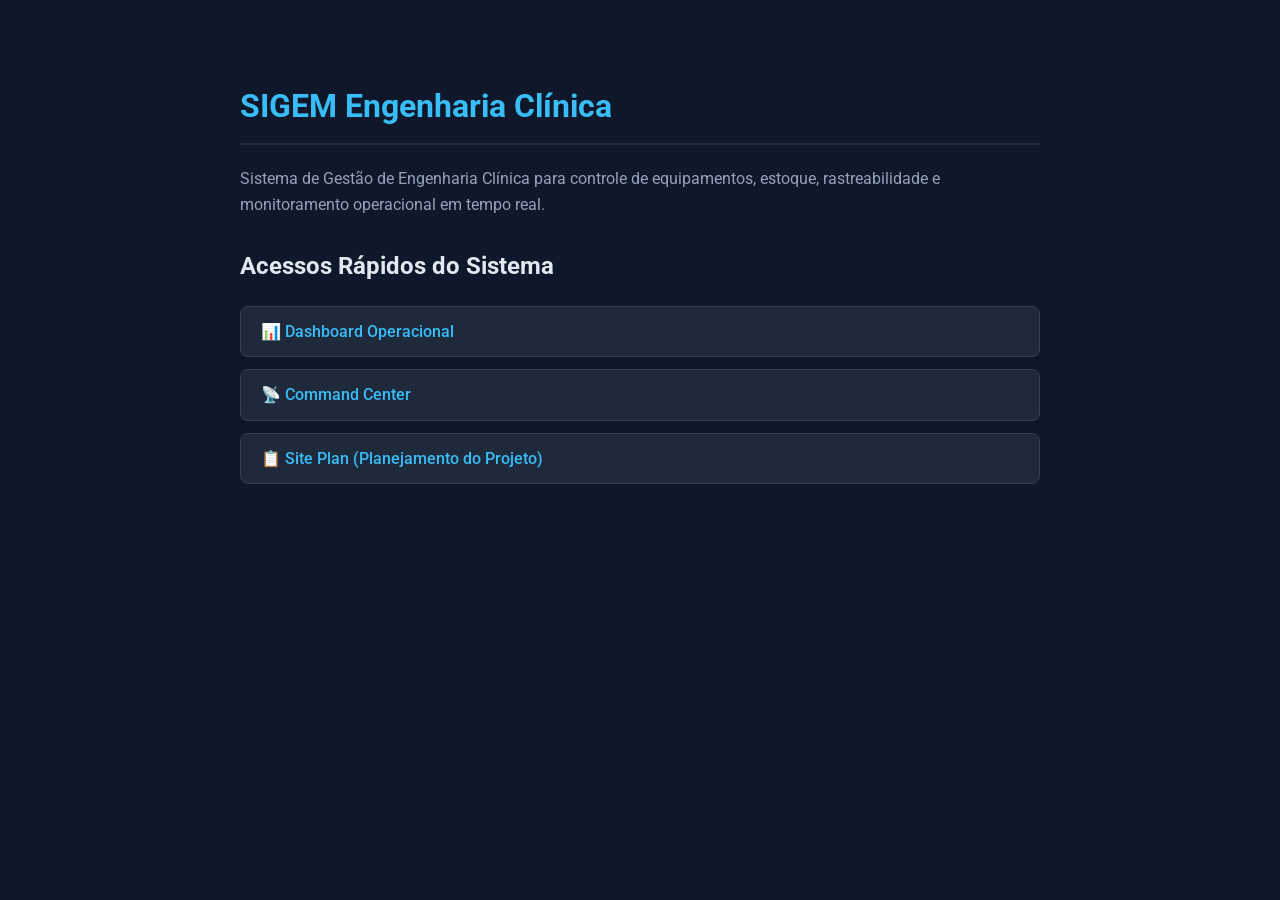
==== index.html @ 3d61fae0 "Organiza portal SIGEM" ====
<!DOCTYPE html>
<html lang="pt-BR">
<head>
    <meta charset="UTF-8">
    <meta name="viewport" content="width=device-width, initial-scale=1.0">
    
    <title>SIGEM Engenharia Clínica - Portal</title>
    
    <meta name="description" content="SIGEM Engenharia Clínica - Sistema de Gestão de Engenharia Clínica para monitoramento, rastreabilidade e controle de equipamentos hospitalares.">
    <meta name="author" content="Danilo Rafael da Silva Costa">
    
    <!-- Open Graph / Redes Sociais -->
    <meta property="og:title" content="SIGEM Engenharia Clínica">
    <meta property="og:site_name" content="SIGEM Engenharia Clínica">
    <meta property="og:type" content="website">
    <meta property="og:url" content="https://danilocosta2223-boop.github.io/wdd231/SIGEM-Engenharia-Clinica/">
    <meta property="og:description" content="Sistema de Gestão de Engenharia Clínica para monitoramento, rastreabilidade e controle de equipamentos hospitalares.">
    <meta property="og:image" content="https://danilocosta2223-boop.github.io/wdd231/SIGEM-Engenharia-Clinica/imagens/banner-hospital.jpg">
    <meta property="og:locale" content="pt_BR">
    
    <!-- Favicon (Descomente se houver o arquivo favicon.ico dentro da pasta imagens) -->
    <!-- <link rel="icon" href="imagens/favicon.ico" type="image/x-icon"> -->

    <!-- Fonte Roboto do Google Fonts -->
    <link rel="preconnect" href="https://fonts.googleapis.com">
    <link rel="preconnect" href="https://fonts.gstatic.com" crossorigin>
    <link href="https://fonts.googleapis.com/css2?family=Roboto:wght@400;500;700&display=swap" rel="stylesheet">

    <style>
        body {
            font-family: 'Roboto', Arial, sans-serif;
            max-width: 800px;
            margin: 40px auto;
            padding: 20px;
            background-color: #0f172a;
            color: #f8fafc;
            line-height: 1.6;
        }
        h1 {
            color: #38bdf8;
            border-bottom: 2px solid #1e293b;
            padding-bottom: 10px;
        }
        p {
            color: #94a3b8;
        }
        h2 {
            color: #e2e8f0;
            margin-top: 30px;
        }
        ul {
            list-style: none;
            padding: 0;
        }
        li {
            margin-bottom: 12px;
        }
        a {
            display: inline-block;
            background-color: #1e293b;
            color: #38bdf8;
            padding: 12px 20px;
            text-decoration: none;
            border-radius: 8px;
            border: 1px solid #334155;
            font-weight: 500;
            transition: all 0.2s ease-in-out;
            width: 100%;
            box-sizing: border-box;
        }
        a:hover {
            background-color: #334155;
            color: #7dd3fc;
            border-color: #38bdf8;
        }
    </style>
</head>
<body>
    
    <h1>SIGEM Engenharia Clínica</h1>
    
    <p>
        Sistema de Gestão de Engenharia Clínica para controle de equipamentos, estoque, rastreabilidade e monitoramento operacional em tempo real.
    </p>
    
    <h2>Acessos Rápidos do Sistema</h2>
    
    <ul>
        <li><a href="paginas/dashboard.html">📊 Dashboard Operacional</a></li>
        <li><a href="paginas/command.html">📡 Command Center</a></li>
        <li><a href="paginas/site-plan.html">📋 Site Plan (Planejamento do Projeto)</a></li>
    </ul>
    
</body>
</html>
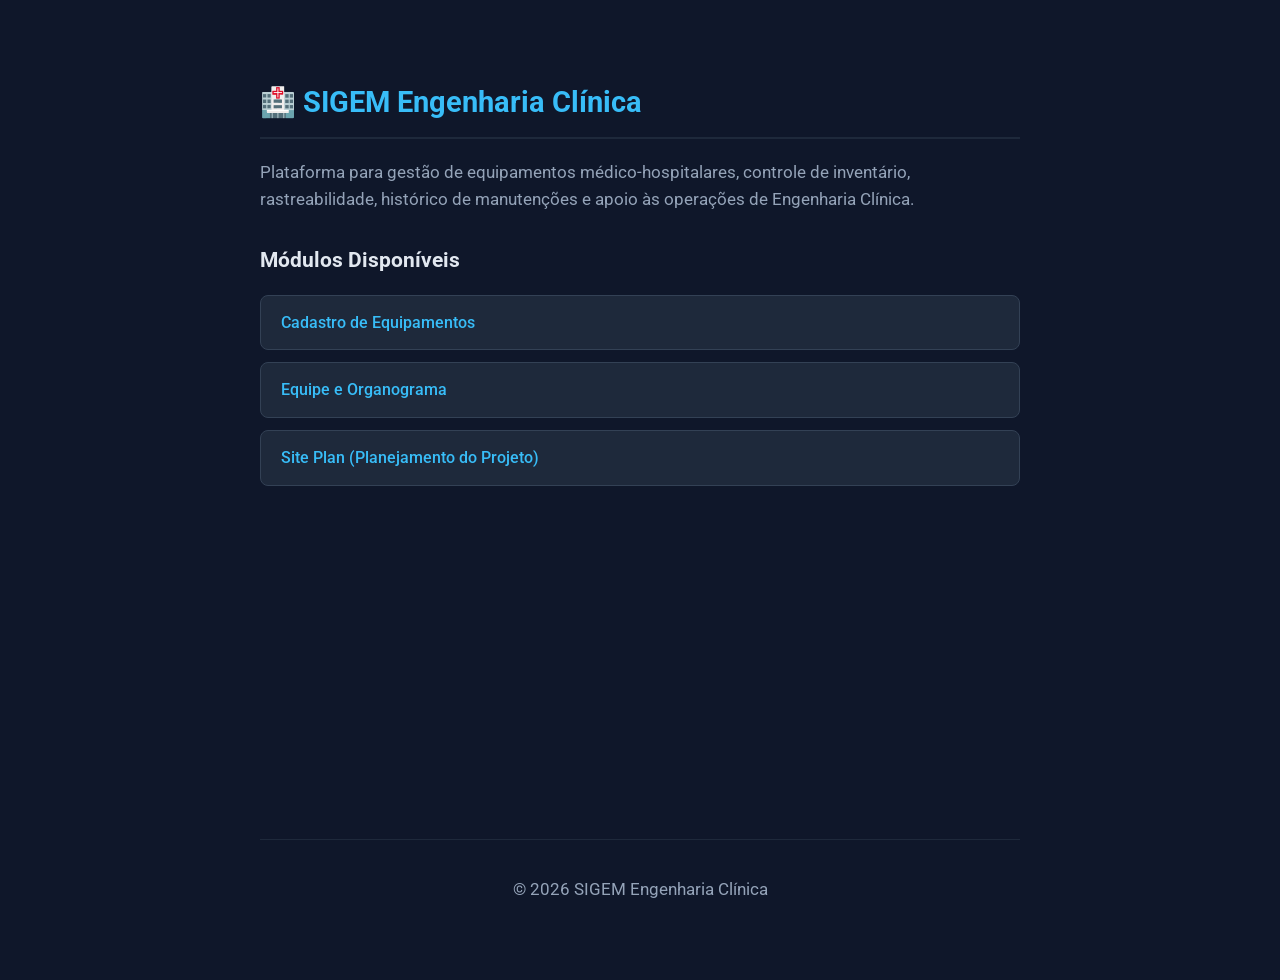
==== commit bb5c6c54: "Atualiza pagina inicial do portal" ====
--- a/index.html
+++ b/index.html
@@ -18,10 +18,7 @@
     <meta property="og:image" content="https://danilocosta2223-boop.github.io/wdd231/SIGEM-Engenharia-Clinica/imagens/banner-hospital.jpg">
     <meta property="og:locale" content="pt_BR">
     
-    <!-- Favicon (Descomente se houver o arquivo favicon.ico dentro da pasta imagens) -->
-    <!-- <link rel="icon" href="imagens/favicon.ico" type="image/x-icon"> -->
-
-    <!-- Fonte Roboto do Google Fonts -->
+    <!-- Google Fonts -->
     <link rel="preconnect" href="https://fonts.googleapis.com">
     <link rel="preconnect" href="https://fonts.gstatic.com" crossorigin>
     <link href="https://fonts.googleapis.com/css2?family=Roboto:wght@400;500;700&display=swap" rel="stylesheet">
@@ -35,22 +32,34 @@
             background-color: #0f172a;
             color: #f8fafc;
             line-height: 1.6;
+            min-height: 100vh;
+            display: flex;
+            flex-direction: column;
+            justify-content: space-between;
+            box-sizing: border-box;
+        }
+        .content-wrap {
+            width: 100%;
         }
         h1 {
             color: #38bdf8;
             border-bottom: 2px solid #1e293b;
-            padding-bottom: 10px;
+            padding-bottom: 12px;
+            font-size: 1.8rem;
         }
         p {
             color: #94a3b8;
+            font-size: 1.05rem;
         }
         h2 {
             color: #e2e8f0;
-            margin-top: 30px;
+            margin-top: 32px;
+            font-size: 1.3rem;
         }
         ul {
             list-style: none;
             padding: 0;
+            margin-top: 16px;
         }
         li {
             margin-bottom: 12px;
@@ -59,7 +68,7 @@
             display: inline-block;
             background-color: #1e293b;
             color: #38bdf8;
-            padding: 12px 20px;
+            padding: 14px 20px;
             text-decoration: none;
             border-radius: 8px;
             border: 1px solid #334155;
@@ -72,24 +81,45 @@
             background-color: #334155;
             color: #7dd3fc;
             border-color: #38bdf8;
+            transform: translateY(-1px);
+        }
+        footer {
+            margin-top: 40px;
+            text-align: center;
+            color: #94a3b8;
+            font-size: 0.9rem;
+            border-top: 1px solid #1e293b;
+            padding-top: 20px;
         }
     </style>
 </head>
 <body>
     
-    <h1>SIGEM Engenharia Clínica</h1>
-    
-    <p>
-        Sistema de Gestão de Engenharia Clínica para controle de equipamentos, estoque, rastreabilidade e monitoramento operacional em tempo real.
-    </p>
-    
-    <h2>Acessos Rápidos do Sistema</h2>
-    
-    <ul>
-        <li><a href="paginas/dashboard.html">📊 Dashboard Operacional</a></li>
-        <li><a href="paginas/command.html">📡 Command Center</a></li>
-        <li><a href="paginas/site-plan.html">📋 Site Plan (Planejamento do Projeto)</a></li>
-    </ul>
-    
+    <div class="content-wrap">
+        <h1>🏥 SIGEM Engenharia Clínica</h1>
+        
+        <p>
+            Plataforma para gestão de equipamentos médico-hospitalares, controle de inventário, rastreabilidade, histórico de manutenções e apoio às operações de Engenharia Clínica.
+        </p>
+        
+        <h2>Módulos Disponíveis</h2>
+        
+        <ul>
+            <li>
+                <a href="paginas/cadastro-equipamentos/index.html">Cadastro de Equipamentos</a>
+            </li>
+            <li>
+                <a href="paginas/equipe/organograma.html">Equipe e Organograma</a>
+            </li>
+            <li>
+                <a href="paginas/site-plan.html">Site Plan (Planejamento do Projeto)</a>
+            </li>
+        </ul>
+    </div>
+
+    <footer>
+        <p>© 2026 SIGEM Engenharia Clínica</p>
+    </footer>
+
 </body>
 </html>
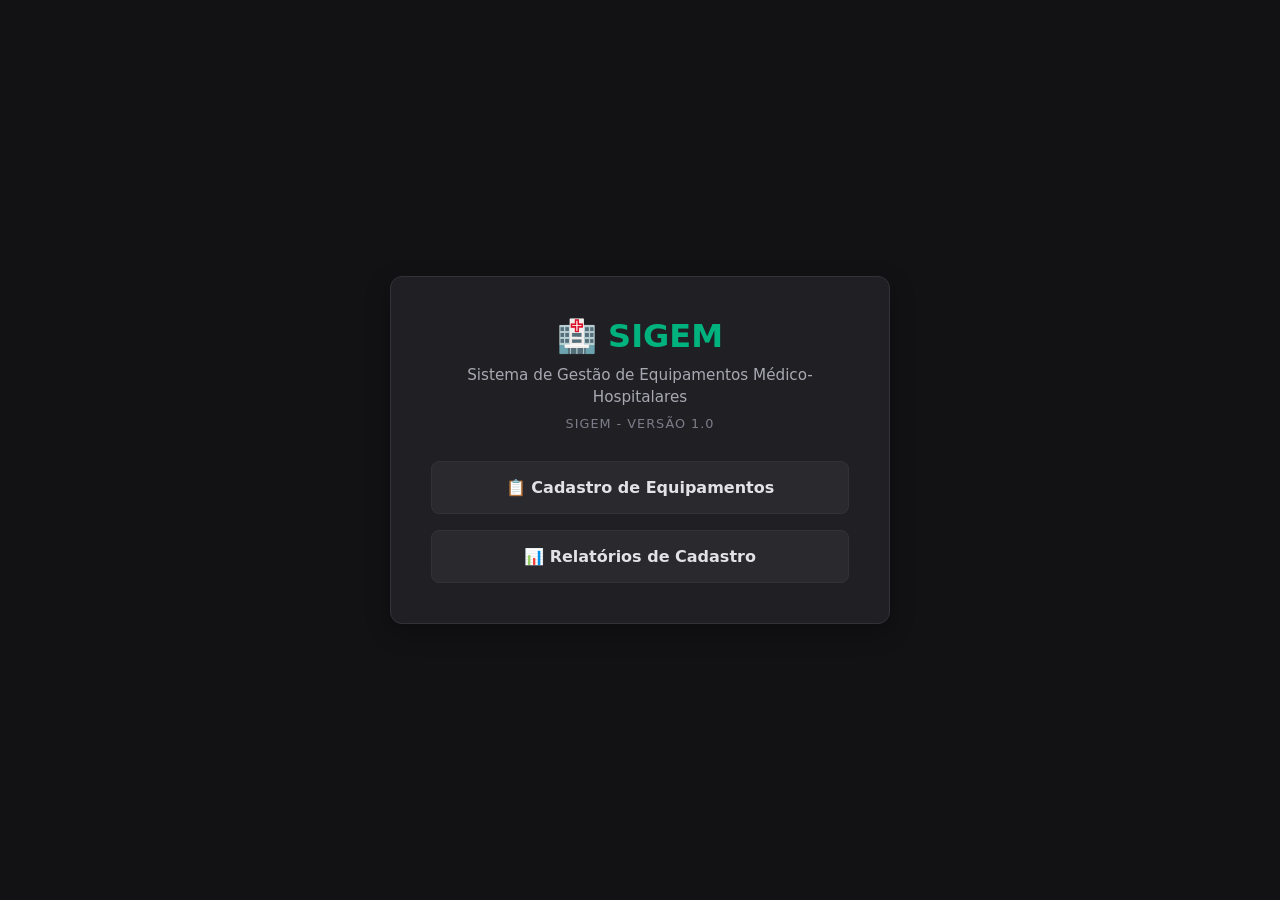
==== commit 84a6a963: "Versão inicial do SIGEM" ====
--- a/index.html
+++ b/index.html
@@ -3,123 +3,28 @@
 <head>
     <meta charset="UTF-8">
     <meta name="viewport" content="width=device-width, initial-scale=1.0">
+    <title>SIGEM - Sistema de Gestão de Equipamentos</title>
     
-    <title>SIGEM Engenharia Clínica - Portal</title>
-    
-    <meta name="description" content="SIGEM Engenharia Clínica - Sistema de Gestão de Engenharia Clínica para monitoramento, rastreabilidade e controle de equipamentos hospitalares.">
-    <meta name="author" content="Danilo Rafael da Silva Costa">
-    
-    <!-- Open Graph / Redes Sociais -->
-    <meta property="og:title" content="SIGEM Engenharia Clínica">
-    <meta property="og:site_name" content="SIGEM Engenharia Clínica">
-    <meta property="og:type" content="website">
-    <meta property="og:url" content="https://danilocosta2223-boop.github.io/wdd231/SIGEM-Engenharia-Clinica/">
-    <meta property="og:description" content="Sistema de Gestão de Engenharia Clínica para monitoramento, rastreabilidade e controle de equipamentos hospitalares.">
-    <meta property="og:image" content="https://danilocosta2223-boop.github.io/wdd231/SIGEM-Engenharia-Clinica/imagens/banner-hospital.jpg">
-    <meta property="og:locale" content="pt_BR">
-    
-    <!-- Google Fonts -->
-    <link rel="preconnect" href="https://fonts.googleapis.com">
-    <link rel="preconnect" href="https://fonts.gstatic.com" crossorigin>
-    <link href="https://fonts.googleapis.com/css2?family=Roboto:wght@400;500;700&display=swap" rel="stylesheet">
-
-    <style>
-        body {
-            font-family: 'Roboto', Arial, sans-serif;
-            max-width: 800px;
-            margin: 40px auto;
-            padding: 20px;
-            background-color: #0f172a;
-            color: #f8fafc;
-            line-height: 1.6;
-            min-height: 100vh;
-            display: flex;
-            flex-direction: column;
-            justify-content: space-between;
-            box-sizing: border-box;
-        }
-        .content-wrap {
-            width: 100%;
-        }
-        h1 {
-            color: #38bdf8;
-            border-bottom: 2px solid #1e293b;
-            padding-bottom: 12px;
-            font-size: 1.8rem;
-        }
-        p {
-            color: #94a3b8;
-            font-size: 1.05rem;
-        }
-        h2 {
-            color: #e2e8f0;
-            margin-top: 32px;
-            font-size: 1.3rem;
-        }
-        ul {
-            list-style: none;
-            padding: 0;
-            margin-top: 16px;
-        }
-        li {
-            margin-bottom: 12px;
-        }
-        a {
-            display: inline-block;
-            background-color: #1e293b;
-            color: #38bdf8;
-            padding: 14px 20px;
-            text-decoration: none;
-            border-radius: 8px;
-            border: 1px solid #334155;
-            font-weight: 500;
-            transition: all 0.2s ease-in-out;
-            width: 100%;
-            box-sizing: border-box;
-        }
-        a:hover {
-            background-color: #334155;
-            color: #7dd3fc;
-            border-color: #38bdf8;
-            transform: translateY(-1px);
-        }
-        footer {
-            margin-top: 40px;
-            text-align: center;
-            color: #94a3b8;
-            font-size: 0.9rem;
-            border-top: 1px solid #1e293b;
-            padding-top: 20px;
-        }
-    </style>
+    <!-- Link para a folha de estilos externa da Home -->
+    <link rel="stylesheet" href="styles/home.css">
 </head>
 <body>
-    
-    <div class="content-wrap">
-        <h1>🏥 SIGEM Engenharia Clínica</h1>
+
+    <main class="container">
+        <h1>🏥 SIGEM</h1>
+        <p>Sistema de Gestão de Equipamentos Médico-Hospitalares</p>
+        <div class="versao">SIGEM - Versão 1.0</div>
         
-        <p>
-            Plataforma para gestão de equipamentos médico-hospitalares, controle de inventário, rastreabilidade, histórico de manutenções e apoio às operações de Engenharia Clínica.
-        </p>
-        
-        <h2>Módulos Disponíveis</h2>
-        
-        <ul>
-            <li>
-                <a href="paginas/cadastro-equipamentos/index.html">Cadastro de Equipamentos</a>
-            </li>
-            <li>
-                <a href="paginas/equipe/organograma.html">Equipe e Organograma</a>
-            </li>
-            <li>
-                <a href="paginas/site-plan.html">Site Plan (Planejamento do Projeto)</a>
-            </li>
-        </ul>
-    </div>
-
-    <footer>
-        <p>© 2026 SIGEM Engenharia Clínica</p>
-    </footer>
+        <nav>
+            <a href="paginas/cadastro-equipamentos/cadastro.html" class="menu-link">
+                📋 Cadastro de Equipamentos
+            </a>
+            
+            <a href="paginas/cadastro-equipamentos/relatorios.html" class="menu-link">
+                📊 Relatórios de Cadastro
+            </a>
+        </nav>
+    </main>
 
 </body>
 </html>
--- a/styles/home.css
+++ b/styles/home.css
@@ -0,0 +1,82 @@
+/* ===================================================== */
+/* SIGEM - Home CSS (Estilos da Página Inicial / Raiz)   */
+/* ===================================================== */
+
+* {
+    box-sizing: border-box;
+    margin: 0;
+    padding: 0;
+}
+
+body {
+    background-color: #121214;
+    color: #e1e1e6;
+    font-family: system-ui, -apple-system, BlinkMacSystemFont, "Segoe UI", Roboto, sans-serif;
+    display: flex;
+    justify-content: center;
+    align-items: center;
+    min-height: 100vh;
+    padding: 20px;
+    -webkit-font-smoothing: antialiased;
+}
+
+.container {
+    background-color: #202024;
+    border: 1px solid #323238;
+    border-radius: 12px;
+    padding: 40px;
+    width: 100%;
+    max-width: 500px;
+    text-align: center;
+    box-shadow: 0 8px 24px rgba(0, 0, 0, 0.3);
+}
+
+h1 {
+    font-size: 2rem;
+    margin-bottom: 10px;
+    color: #00b37e;
+    font-weight: 600;
+}
+
+p {
+    color: #a8a8b3;
+    margin-bottom: 8px;
+    font-size: 0.95rem;
+    line-height: 1.4;
+}
+
+.versao {
+    font-size: 0.8rem;
+    color: #7c7c8a;
+    margin-bottom: 30px;
+    text-transform: uppercase;
+    letter-spacing: 1px;
+}
+
+nav {
+    display: flex;
+    flex-direction: column;
+    gap: 16px;
+}
+
+.menu-link {
+    background-color: #29292e;
+    color: #e1e1e6;
+    text-decoration: none;
+    padding: 16px;
+    border-radius: 8px;
+    font-weight: 600;
+    border: 1px solid #323238;
+    transition: all 0.2s ease;
+    display: flex;
+    align-items: center;
+    justify-content: center;
+    gap: 10px;
+    min-height: 48px;
+}
+
+.menu-link:hover {
+    background-color: #323238;
+    border-color: #00b37e;
+    transform: translateY(-2px);
+}
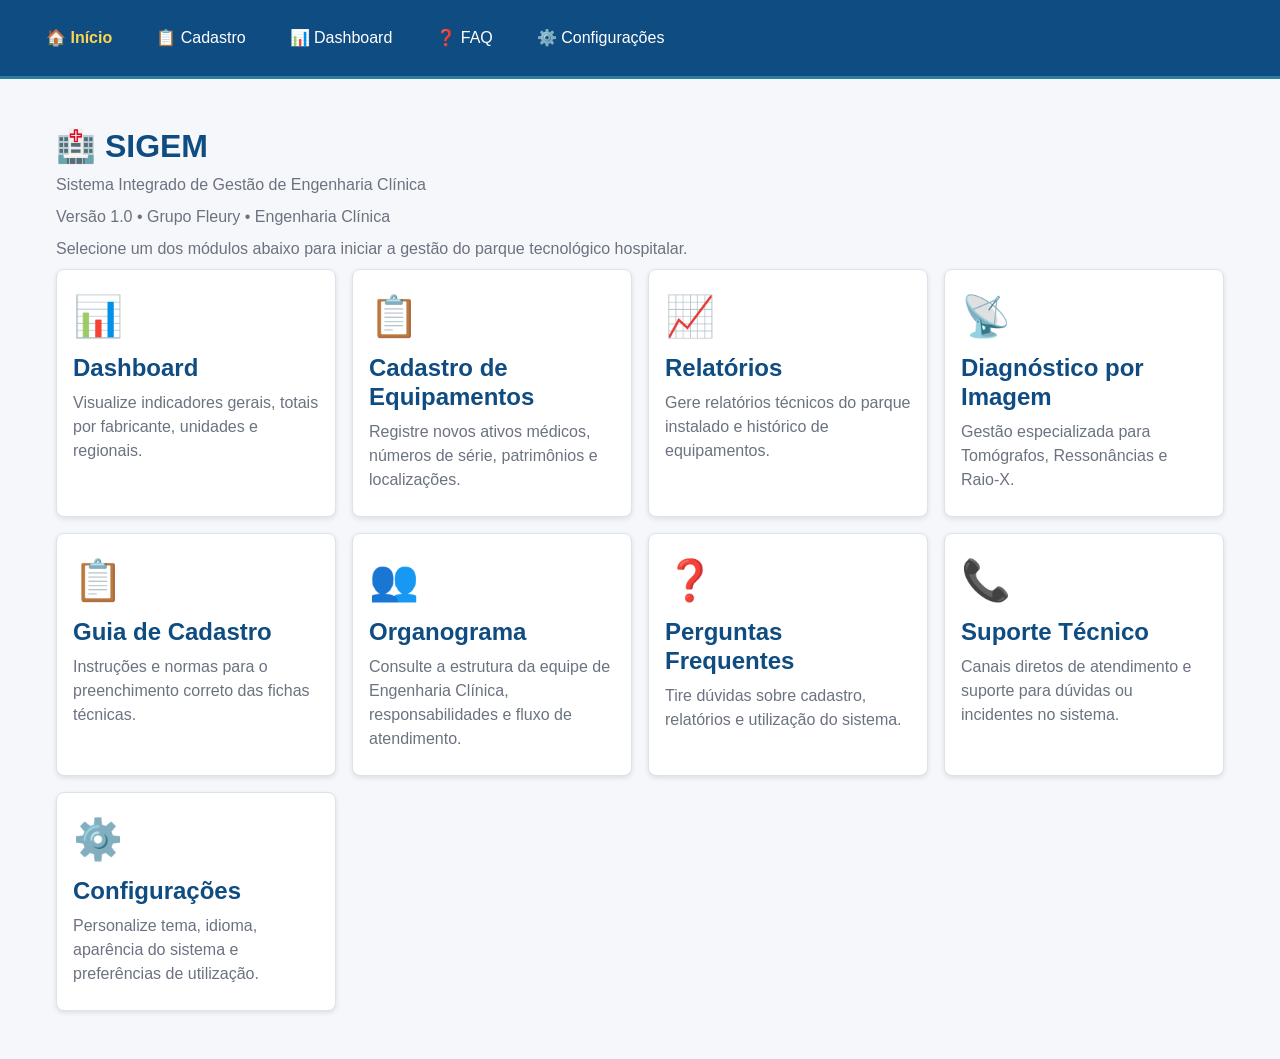
==== commit 48c7a8d4: "Adiciona central de ajuda, configuracoes e estrutura global do SIGEM" ====
--- a/index.html
+++ b/index.html
@@ -3,28 +3,96 @@
 <head>
     <meta charset="UTF-8">
     <meta name="viewport" content="width=device-width, initial-scale=1.0">
-    <title>SIGEM - Sistema de Gestão de Equipamentos</title>
+    <title>SIGEM - Gestão de Engenharia Clínica</title>
     
-    <!-- Link para a folha de estilos externa da Home -->
-    <link rel="stylesheet" href="styles/home.css">
+    <!-- CSS na Raiz -->
+    <link rel="stylesheet" href="styles/normalize.css">
+    <link rel="stylesheet" href="styles/global.css">
+    <link rel="stylesheet" href="styles/botoes.css">
+    <link rel="stylesheet" href="styles/header.css">
+    <link rel="stylesheet" href="styles/responsive.css">
+    <link id="tema-css" rel="stylesheet" href="styles/claro.css">
 </head>
 <body>
 
-    <main class="container">
-        <h1>🏥 SIGEM</h1>
-        <p>Sistema de Gestão de Equipamentos Médico-Hospitalares</p>
-        <div class="versao">SIGEM - Versão 1.0</div>
-        
-        <nav>
-            <a href="paginas/cadastro-equipamentos/cadastro.html" class="menu-link">
-                📋 Cadastro de Equipamentos
+    <!-- Menu na Raiz -->
+    <nav class="menu-navegacao">
+        <a href="index.html" class="active">🏠 Início</a>
+        <a href="paginas/cadastro-equipamentos/cadastro.html">📋 Cadastro</a>
+        <a href="paginas/cadastro-equipamentos/dashboard.html">📊 Dashboard</a>
+        <a href="paginas/faq/faq.html">❓ FAQ</a>
+        <a href="configuracoes.html">⚙️ Configurações</a>
+    </nav>
+
+    <div class="container">
+        <section class="hero">
+            <h1>🏥 SIGEM</h1>
+            <p class="subtitulo">Sistema Integrado de Gestão de Engenharia Clínica</p>
+            <p class="versao-tag">Versão 1.0 • Grupo Fleury • Engenharia Clínica</p>
+            <p>Selecione um dos módulos abaixo para iniciar a gestão do parque tecnológico hospitalar.</p>
+        </section>
+
+        <div class="grid-atalhos">
+            <a href="paginas/cadastro-equipamentos/dashboard.html" class="card-atalho">
+                <span class="icone">📊</span>
+                <h3>Dashboard</h3>
+                <p>Visualize indicadores gerais, totais por fabricante, unidades e regionais.</p>
             </a>
-            
-            <a href="paginas/cadastro-equipamentos/relatorios.html" class="menu-link">
-                📊 Relatórios de Cadastro
+
+            <a href="paginas/cadastro-equipamentos/cadastro.html" class="card-atalho">
+                <span class="icone">📋</span>
+                <h3>Cadastro de Equipamentos</h3>
+                <p>Registre novos ativos médicos, números de série, patrimônios e localizações.</p>
             </a>
-        </nav>
-    </main>
+
+            <a href="paginas/cadastro-equipamentos/relatorios.html" class="card-atalho">
+                <span class="icone">📈</span>
+                <h3>Relatórios</h3>
+                <p>Gere relatórios técnicos do parque instalado e histórico de equipamentos.</p>
+            </a>
+
+            <a href="paginas/diagnostico-imagem/diagnostico-imagem.html" class="card-atalho">
+                <span class="icone">📡</span>
+                <h3>Diagnóstico por Imagem</h3>
+                <p>Gestão especializada para Tomógrafos, Ressonâncias e Raio-X.</p>
+            </a>
+
+            <a href="paginas/como-cadastrar/como-cadastrar.html" class="card-atalho">
+                <span class="icone">📋</span>
+                <h3>Guia de Cadastro</h3>
+                <p>Instruções e normas para o preenchimento correto das fichas técnicas.</p>
+            </a>
+
+            <a href="paginas/organograma/organograma.html" class="card-atalho">
+                <span class="icone">👥</span>
+                <h3>Organograma</h3>
+                <p>Consulte a estrutura da equipe de Engenharia Clínica, responsabilidades e fluxo de atendimento.</p>
+            </a>
+
+            <a href="paginas/faq/faq.html" class="card-atalho">
+                <span class="icone">❓</span>
+                <h3>Perguntas Frequentes</h3>
+                <p>Tire dúvidas sobre cadastro, relatórios e utilização do sistema.</p>
+            </a>
+
+            <a href="paginas/suporte/suporte.html" class="card-atalho">
+                <span class="icone">📞</span>
+                <h3>Suporte Técnico</h3>
+                <p>Canais diretos de atendimento e suporte para dúvidas ou incidentes no sistema.</p>
+            </a>
+
+            <a href="configuracoes.html" class="card-atalho">
+                <span class="icone">⚙️</span>
+                <h3>Configurações</h3>
+                <p>Personalize tema, idioma, aparência do sistema e preferências de utilização.</p>
+            </a>
+        </div>
+    </div>
+
+    <!-- Scripts na Raiz -->
+    <script src="scripts/configuracoes-globais.js"></script>
+    <script src="scripts/temas.js"></script>
+    <script src="scripts/idiomas.js"></script>
 
 </body>
 </html>
--- a/styles/global.css
+++ b/styles/global.css
@@ -0,0 +1,218 @@
+/* ==========================================
+   SIGEM - ESTILO GLOBAL
+   ========================================== */
+
+/* 1. VARIÁVEIS DE TEMA (LIGHT MODE - PADRÃO) */
+:root {
+    --primary-color: #1d8cf8;
+    --primary-hover: #1770d2;
+    --bg-page: #f4f7fb;
+    --bg-card: #ffffff;
+    --text-primary: #1f2937;
+    --text-secondary: #6b7280;
+    --border-color: #dbe3ec;
+    --success-bg: #d1e7dd;
+    --success-text: #0f5132;
+}
+
+/* 2. TEMA ESCURO (DARK MODE) */
+body.dark-mode {
+    --bg-page: #111827;
+    --bg-card: #1f2937;
+    --text-primary: #f9fafb;
+    --text-secondary: #cbd5e1;
+    --border-color: #374151;
+}
+
+/* 3. RESET UNIVERSAL */
+*,
+*::before,
+*::after {
+    margin: 0;
+    padding: 0;
+    box-sizing: border-box;
+}
+
+/* 4. BASE DA PÁGINA */
+body {
+    background: var(--bg-page);
+    color: var(--text-primary);
+    font-family: "Segoe UI", Arial, sans-serif;
+    min-height: 100vh;
+    line-height: 1.5;
+    transition: background-color 0.3s ease, color 0.3s ease;
+}
+
+/* 5. NAVEGAÇÃO */
+.menu-navegacao {
+    background: #0f172a;
+    padding: 15px 25px;
+    display: flex;
+    gap: 12px;
+    flex-wrap: wrap;
+    border-bottom: 3px solid var(--primary-color);
+}
+
+.menu-navegacao a {
+    color: #ffffff;
+    text-decoration: none;
+    padding: 10px 14px;
+    border-radius: 6px;
+    transition: background-color 0.2s ease, color 0.2s ease;
+}
+
+.menu-navegacao a:hover {
+    background: rgba(255, 255, 255, 0.12);
+}
+
+.menu-navegacao a.active {
+    background: var(--primary-color);
+    color: #ffffff;
+    font-weight: 600;
+}
+
+/* 6. LAYOUT & CONTAINERS */
+.container {
+    max-width: 1200px;
+    margin: 30px auto;
+    padding: 25px;
+    width: 100%;
+}
+
+/* 7. TIPOGRAFIA BASE */
+h1 {
+    color: var(--primary-color);
+    margin-bottom: 10px;
+}
+
+p {
+    color: var(--text-secondary);
+}
+
+/* 8. FORMULÁRIOS & INPUTS */
+.form-group {
+    background: var(--bg-card);
+    padding: 20px;
+    border-radius: 10px;
+    border: 1px solid var(--border-color);
+    margin-bottom: 20px;
+    box-shadow: 0 2px 8px rgba(0, 0, 0, 0.05);
+}
+
+.form-group label {
+    display: block;
+    font-weight: 600;
+    margin-bottom: 8px;
+}
+
+input[type="text"],
+input[type="url"],
+select {
+    width: 100%;
+    padding: 12px;
+    background: var(--bg-card);
+    color: var(--text-primary);
+    border: 1px solid var(--border-color);
+    border-radius: 6px;
+    font-size: 14px;
+}
+
+select:focus,
+input:focus {
+    outline: none;
+    border-color: var(--primary-color);
+    box-shadow: 0 0 8px rgba(29, 140, 248, 0.2);
+}
+
+/* Radios e Checkboxes */
+.options-group {
+    display: flex;
+    flex-wrap: wrap;
+    gap: 15px;
+}
+
+.radio-option {
+    display: flex;
+    align-items: center;
+    gap: 6px;
+}
+
+input[type="checkbox"] {
+    margin-right: 8px;
+}
+
+/* Botões */
+#btnSalvar {
+    background: var(--primary-color);
+    color: #ffffff;
+    border: none;
+    padding: 14px 24px;
+    border-radius: 8px;
+    cursor: pointer;
+    font-size: 15px;
+    font-weight: 600;
+    transition: transform 0.2s ease, background-color 0.2s ease;
+}
+
+#btnSalvar:hover {
+    background: var(--primary-hover);
+    transform: translateY(-2px);
+}
+
+/* Mensagens de Feedback */
+#msgSucesso {
+    margin-top: 15px;
+    background: var(--success-bg);
+    color: var(--success-text);
+    padding: 14px;
+    border-radius: 6px;
+}
+
+/* 9. CARDS E GRID DA HOME */
+.grid-atalhos {
+    display: grid;
+    grid-template-columns: repeat(auto-fit, minmax(280px, 1fr));
+    gap: 20px;
+}
+
+.card-atalho {
+    background: var(--bg-card);
+    border-radius: 10px;
+    padding: 25px;
+    text-decoration: none;
+    color: inherit;
+    border: 1px solid var(--border-color);
+    box-shadow: 0 2px 10px rgba(0, 0, 0, 0.08);
+    transition: transform 0.2s ease, box-shadow 0.2s ease;
+}
+
+.card-atalho:hover {
+    transform: translateY(-4px);
+    box-shadow: 0 8px 20px rgba(0, 0, 0, 0.15);
+}
+
+.card-atalho h3 {
+    color: var(--primary-color);
+    margin-bottom: 10px;
+}
+
+.icone {
+    font-size: 2.5rem;
+    display: block;
+    margin-bottom: 10px;
+}
+
+/* 10. MEDIA QUERIES (RESPONSIVIDADE) */
+@media (max-width: 768px) {
+    .container {
+        padding: 15px;
+    }
+
+    .menu-navegacao {
+        flex-direction: column;
+    }
+
+    .options-group {
+        flex-direction: column;
+    }
+}
--- a/styles/responsive.css
+++ b/styles/responsive.css
@@ -0,0 +1,618 @@
+/* ==========================================================================
+   DESIGN SYSTEM SIGEM - ESTILO GLOBAL UNIFICADO (HOSPITALAR CORPORATIVO)
+   ========================================================================== */
+
+/* --------------------------------------------------------------------------
+   1. VARIÁVEIS DE TEMA & TOKENS (LIGHT MODE - PADRÃO)
+   -------------------------------------------------------------------------- */
+:root {
+    /* Cores Institucionais e Primárias */
+    --primary-color: #0F4C81;          /* Header, Footer, Menu, Títulos */
+    --primary-hover: #00335B;
+    --secondary-color: #2C7DA0;        /* Informações secundárias, cards, estatísticas */
+    --accent-success: #2A9D8F;         /* Destaques e confirmações de sucesso */
+
+    /* Botões & Acessibilidade */
+    --btn-primary-bg: #004B87;
+    --btn-primary-hover: #00335B;
+    --focus-outline: #FFBF47;          /* Navegação por teclado / Acessibilidade */
+    --link-active: #FFD54F;           /* Estado ativo no menu */
+
+    /* Neutros & Superfícies */
+    --bg-page: #F5F7FA;
+    --bg-card: #FFFFFF;
+    --text-primary: #222222;
+    --text-secondary: #6B7280;
+    --border-color: #DBE3EC;
+
+    /* Feedbacks, Alertas & Badges Contextuais */
+    --success-bg: #D1E7DD;
+    --success-text: #0F5132;
+    --warning-bg: #FFF3CD;
+    --warning-text: #856404;
+    --danger-bg: #F8D7DA;
+    --danger-text: #842029;
+    --info-bg: #CFF4FC;
+    --info-text: #055160;
+
+    /* Pesos de Fonte */
+    --font-regular: 400;
+    --font-medium: 500;
+    --font-semibold: 600;
+    --font-bold: 700;
+
+    /* Escala de Espaçamento Base (1rem = 16px) */
+    --space-xs: 0.25rem;  /* 4px */
+    --space-sm: 0.5rem;   /* 8px */
+    --space-md: 1.00rem;  /* 16px */
+    --space-lg: 2.00rem;  /* 32px */
+    --space-xl: 3.00rem;  /* 48px */
+
+    /* Raios de Borda (Border-Radius) */
+    --radius-sm: 4px;
+    --radius-md: 6px;
+    --radius-lg: 8px;
+
+    /* Sombras (Box Shadows) */
+    --shadow-card: 0 2px 5px rgba(0, 0, 0, 0.10);
+    --shadow-hover: 0 8px 20px rgba(0, 0, 0, 0.15);
+    --shadow-modal: 0 10px 30px rgba(0, 0, 0, 0.20);
+
+    /* Dimensões de Container */
+    --container-sm: 768px;
+    --container-md: 992px;
+    --container-lg: 1200px;
+    --container-xl: 1400px;
+
+    /* Dimensões Padrão de Controles */
+    --control-height: 44px;             /* Altura oficial de Inputs e Botões */
+
+    /* Camadas (Escala Z-Index) */
+    --z-dropdown: 100;
+    --z-sticky: 500;
+    --z-modal-backdrop: 900;
+    --z-modal: 1000;
+    --z-loading: 9999;
+
+    /* Transições Oficiais */
+    --transition-fast: 0.2s ease;
+    --transition-normal: 0.3s ease;
+    --transition-slow: 0.5s ease;
+}
+
+/* --------------------------------------------------------------------------
+   2. TEMA ESCURO (DARK MODE)
+   -------------------------------------------------------------------------- */
+body.dark-mode {
+    --bg-page: #111827;
+    --bg-card: #1F2937;
+    --text-primary: #F9FAFB;
+    --text-secondary: #CBD5E1;
+    --border-color: #374151;
+}
+
+/* --------------------------------------------------------------------------
+   3. RESET UNIVERSAL & BASE DA PÁGINA
+   -------------------------------------------------------------------------- */
+*,
+*::before,
+*::after {
+    margin: 0;
+    padding: 0;
+    box-sizing: border-box;
+}
+
+body {
+    background: var(--bg-page);
+    color: var(--text-primary);
+    font-family: "Roboto", sans-serif;
+    font-size: 16px;
+    font-weight: var(--font-regular);
+    line-height: 1.5;
+    min-height: 100vh;
+    transition: background-color var(--transition-normal), color var(--transition-normal);
+}
+
+/* --------------------------------------------------------------------------
+   4. ESCALA TIPOGRÁFICA
+   -------------------------------------------------------------------------- */
+h1, h2, h3, h4, h5, h6 {
+    color: var(--primary-color);
+    margin-bottom: var(--space-sm);
+    line-height: 1.2;
+}
+
+h1 { font-size: 32px; font-weight: var(--font-bold); }
+h2 { font-size: 28px; font-weight: var(--font-bold); }
+h3 { font-size: 24px; font-weight: var(--font-semibold); }
+h4 { font-size: 20px; font-weight: var(--font-semibold); }
+h5 { font-size: 18px; font-weight: var(--font-semibold); }
+h6 { font-size: 16px; font-weight: var(--font-semibold); }
+
+p {
+    color: var(--text-secondary);
+    font-size: 16px;
+    margin-bottom: var(--space-sm);
+}
+
+small,
+.text-small {
+    font-size: 14px;
+    color: var(--text-secondary);
+}
+
+/* --------------------------------------------------------------------------
+   5. NAVEGAÇÃO & HEADER
+   -------------------------------------------------------------------------- */
+.menu-navegacao {
+    background: var(--primary-color);
+    padding: var(--space-md) var(--space-lg);
+    display: flex;
+    align-items: center;
+    gap: var(--space-md);
+    flex-wrap: wrap;
+    border-bottom: 3px solid var(--secondary-color);
+    position: relative;
+    z-index: var(--z-sticky);
+}
+
+.menu-navegacao a {
+    color: #FFFFFF;
+    text-decoration: none;
+    padding: 10px 14px;
+    border-radius: var(--radius-md);
+    transition: background-color var(--transition-fast), color var(--transition-fast);
+}
+
+.menu-navegacao a:hover {
+    background: rgba(255, 255, 255, 0.15);
+}
+
+.menu-navegacao a.active {
+    color: var(--link-active);
+    font-weight: var(--font-bold);
+}
+
+/* --------------------------------------------------------------------------
+   6. LAYOUT, CONTAINERS & BREADCRUMBS
+   -------------------------------------------------------------------------- */
+.container {
+    max-width: var(--container-lg);
+    margin: var(--space-lg) auto;
+    padding: var(--space-md);
+    width: 100%;
+}
+
+.container-sm { max-width: var(--container-sm); }
+.container-md { max-width: var(--container-md); }
+.container-xl { max-width: var(--container-xl); }
+
+.section {
+    margin-bottom: var(--space-xl);
+}
+
+/* Breadcrumb */
+.breadcrumb {
+    display: flex;
+    align-items: center;
+    gap: var(--space-sm);
+    list-style: none;
+    font-size: 14px;
+    color: var(--text-secondary);
+    margin-bottom: var(--space-md);
+}
+
+.breadcrumb li + li::before {
+    content: ">";
+    margin-right: var(--space-sm);
+    color: var(--text-secondary);
+}
+
+.breadcrumb a {
+    color: var(--primary-color);
+    text-decoration: none;
+}
+
+.breadcrumb a:hover {
+    text-decoration: underline;
+}
+
+.breadcrumb .active {
+    color: var(--text-primary);
+    font-weight: var(--font-semibold);
+}
+
+/* --------------------------------------------------------------------------
+   7. FORMULÁRIOS, INPUTS & LARGURAS
+   -------------------------------------------------------------------------- */
+.form-group {
+    background: var(--bg-card);
+    padding: var(--space-md);
+    border-radius: var(--radius-lg);
+    border: 1px solid var(--border-color);
+    margin-bottom: var(--space-md);
+    box-shadow: var(--shadow-card);
+}
+
+.form-group label {
+    display: block;
+    font-weight: var(--font-bold);
+    margin-bottom: var(--space-sm);
+    color: var(--text-primary);
+}
+
+input[type="text"],
+input[type="url"],
+input[type="email"],
+input[type="password"],
+input[type="number"],
+select {
+    width: 100%;
+    height: var(--control-height);
+    padding: 0 var(--space-md);
+    background: var(--bg-card);
+    color: var(--text-primary);
+    border: 1px solid var(--border-color);
+    border-radius: var(--radius-md);
+    font-size: 14px;
+    font-family: inherit;
+    transition: border-color var(--transition-fast), box-shadow var(--transition-fast);
+}
+
+.input-sm { max-width: 200px; }
+.input-md { max-width: 400px; }
+.input-lg { max-width: 600px; }
+.input-full { width: 100%; }
+
+select:focus,
+input:focus,
+a:focus,
+button:focus {
+    outline: 3px solid var(--focus-outline);
+    outline-offset: 2px;
+    border-color: var(--primary-color);
+}
+
+.options-group {
+    display: flex;
+    flex-wrap: wrap;
+    gap: var(--space-md);
+}
+
+.radio-option {
+    display: flex;
+    align-items: center;
+    gap: var(--space-xs);
+}
+
+input[type="checkbox"],
+input[type="radio"] {
+    margin-right: var(--space-sm);
+    accent-color: var(--primary-color);
+}
+
+/* --------------------------------------------------------------------------
+   8. BOTÕES OFICIAIS
+   -------------------------------------------------------------------------- */
+#btnSalvar, 
+.btn-primary,
+.btn-secondary {
+    display: inline-flex;
+    align-items: center;
+    justify-content: center;
+    min-height: var(--control-height);
+    padding: 0 var(--space-lg);
+    border-radius: var(--radius-md);
+    border: none;
+    cursor: pointer;
+    font-size: 15px;
+    font-weight: var(--font-bold);
+    text-decoration: none;
+    transition: background-color var(--transition-fast), transform var(--transition-fast);
+}
+
+.btn-primary,
+#btnSalvar {
+    background: var(--btn-primary-bg);
+    color: #FFFFFF;
+}
+
+.btn-primary:hover,
+#btnSalvar:hover {
+    background: var(--btn-primary-hover);
+    transform: translateY(-2px);
+}
+
+.btn-secondary {
+    background: var(--primary-color);
+    color: #FFFFFF;
+}
+
+.btn-secondary:hover {
+    background: var(--primary-hover);
+    transform: translateY(-2px);
+}
+
+/* --------------------------------------------------------------------------
+   9. TABELAS PADRÃO
+   -------------------------------------------------------------------------- */
+.table-responsive {
+    width: 100%;
+    overflow-x: auto;
+    background: var(--bg-card);
+    border-radius: var(--radius-lg);
+    border: 1px solid var(--border-color);
+    box-shadow: var(--shadow-card);
+    margin-bottom: var(--space-md);
+}
+
+.table {
+    width: 100%;
+    border-collapse: collapse;
+    text-align: left;
+    font-size: 14px;
+}
+
+.table th,
+.table td {
+    padding: var(--space-md);
+    border-bottom: 1px solid var(--border-color);
+}
+
+.table th {
+    background: var(--bg-page);
+    color: var(--text-primary);
+    font-weight: var(--font-bold);
+}
+
+.table tbody tr {
+    transition: background-color var(--transition-fast);
+}
+
+.table tbody tr:hover {
+    background: rgba(0, 0, 0, 0.02);
+}
+
+/* --------------------------------------------------------------------------
+   10. CARDS, GRID, DASHBOARD & KPI'S
+   -------------------------------------------------------------------------- */
+.grid-atalhos {
+    display: grid;
+    grid-template-columns: repeat(auto-fit, minmax(280px, 1fr));
+    gap: var(--space-md);
+}
+
+.card-atalho {
+    background: var(--bg-card);
+    border-radius: var(--radius-lg);
+    padding: var(--space-md);
+    text-decoration: none;
+    color: inherit;
+    border: 1px solid var(--border-color);
+    box-shadow: var(--shadow-card);
+    transition: transform var(--transition-fast), box-shadow var(--transition-fast);
+}
+
+.card-atalho:hover {
+    transform: translateY(-4px);
+    box-shadow: var(--shadow-hover);
+}
+
+.card-atalho h3 {
+    color: var(--primary-color);
+    margin-bottom: var(--space-sm);
+}
+
+/* Dashboard KPI Cards */
+.grid-kpi {
+    display: grid;
+    grid-template-columns: repeat(auto-fit, minmax(220px, 1fr));
+    gap: var(--space-md);
+    margin-bottom: var(--space-lg);
+}
+
+.kpi-card {
+    background: var(--bg-card);
+    border-radius: var(--radius-lg);
+    padding: var(--space-md);
+    border: 1px solid var(--border-color);
+    box-shadow: var(--shadow-card);
+}
+
+.kpi-label {
+    font-size: 14px;
+    color: var(--text-secondary);
+    font-weight: var(--font-medium);
+    margin-bottom: var(--space-xs);
+}
+
+.kpi-number {
+    font-size: 28px;
+    font-weight: var(--font-bold);
+    color: var(--primary-color);
+}
+
+.chart-container {
+    background: var(--bg-card);
+    border-radius: var(--radius-lg);
+    padding: var(--space-md);
+    border: 1px solid var(--border-color);
+    box-shadow: var(--shadow-card);
+    margin-bottom: var(--space-lg);
+    position: relative;
+}
+
+/* --------------------------------------------------------------------------
+   11. COMPONENTES: BADGES, ALERTAS & ÍCONES
+   -------------------------------------------------------------------------- */
+.badge {
+    display: inline-block;
+    padding: 0.25rem 0.5rem;
+    font-size: 12px;
+    font-weight: var(--font-semibold);
+    border-radius: var(--radius-sm);
+    text-align: center;
+    white-space: nowrap;
+}
+
+.badge-success { background: var(--success-bg); color: var(--success-text); }
+.badge-warning { background: var(--warning-bg); color: var(--warning-text); }
+.badge-danger  { background: var(--danger-bg);  color: var(--danger-text); }
+.badge-info    { background: var(--info-bg);    color: var(--info-text); }
+
+.alert {
+    padding: var(--space-md);
+    border-radius: var(--radius-md);
+    margin-bottom: var(--space-md);
+    font-weight: var(--font-semibold);
+}
+
+.alert-success { background: var(--success-bg); color: var(--success-text); }
+.alert-warning { background: var(--warning-bg); color: var(--warning-text); }
+.alert-danger  { background: var(--danger-bg);  color: var(--danger-text); }
+.alert-info    { background: var(--info-bg);    color: var(--info-text); }
+
+#msgSucesso {
+    margin-top: var(--space-md);
+    background: var(--success-bg);
+    color: var(--success-text);
+    padding: var(--space-md);
+    border-radius: var(--radius-md);
+    font-weight: var(--font-semibold);
+}
+
+.icone {
+    font-size: 2.5rem;
+    display: inline-block;
+    vertical-align: middle;
+    margin-bottom: var(--space-sm);
+    color: var(--secondary-color);
+}
+
+.icone-sm { font-size: 1.25rem; }
+.icone-md { font-size: 2.00rem; }
+.icone-lg { font-size: 3.00rem; }
+
+/* --------------------------------------------------------------------------
+   12. MODAIS & LOADERS (SPINNERS)
+   -------------------------------------------------------------------------- */
+.modal-backdrop {
+    position: fixed;
+    top: 0;
+    left: 0;
+    width: 100%;
+    height: 100%;
+    background: rgba(0, 0, 0, 0.5);
+    display: flex;
+    align-items: center;
+    justify-content: center;
+    z-index: var(--z-modal-backdrop);
+    opacity: 0;
+    visibility: hidden;
+    transition: opacity var(--transition-fast), visibility var(--transition-fast);
+}
+
+.modal-backdrop.show {
+    opacity: 1;
+    visibility: visible;
+}
+
+.modal {
+    background: var(--bg-card);
+    width: 100%;
+    max-width: 600px;
+    border-radius: var(--radius-lg);
+    box-shadow: var(--shadow-modal);
+    border: 1px solid var(--border-color);
+    overflow: hidden;
+    transform: translateY(-20px);
+    transition: transform var(--transition-fast);
+    z-index: var(--z-modal);
+}
+
+.modal-backdrop.show .modal {
+    transform: translateY(0);
+}
+
+.modal-content {
+    padding: var(--space-lg);
+}
+
+/* Loader / Spinner */
+.loading {
+    display: inline-flex;
+    align-items: center;
+    justify-content: center;
+}
+
+.spinner {
+    width: 40px;
+    height: 40px;
+    border: 4px solid var(--border-color);
+    border-top-color: var(--primary-color);
+    border-radius: 50%;
+    animation: spin 0.8s linear infinite;
+}
+
+@keyframes spin {
+    to { transform: rotate(360deg); }
+}
+
+/* --------------------------------------------------------------------------
+   13. CLASSES UTILITÁRIAS (HELPERS)
+   -------------------------------------------------------------------------- */
+.text-center { text-align: center; }
+.text-right  { text-align: right; }
+.text-left   { text-align: left; }
+
+.d-flex    { display: flex; }
+.d-grid    { display: grid; }
+.align-items-center { align-items: center; }
+.justify-content-between { justify-content: space-between; }
+
+/* Margens Utilitárias */
+.mt-sm { margin-top: var(--space-sm); }
+.mt-md { margin-top: var(--space-md); }
+.mt-lg { margin-top: var(--space-lg); }
+
+.mb-sm { margin-bottom: var(--space-sm); }
+.mb-md { margin-bottom: var(--space-md); }
+.mb-lg { margin-bottom: var(--space-lg); }
+
+/* --------------------------------------------------------------------------
+   14. IMAGENS
+   -------------------------------------------------------------------------- */
+img {
+    width: 100%;
+    height: auto;
+    border-radius: var(--radius-lg);
+}
+
+/* --------------------------------------------------------------------------
+   15. RESPONSIVIDADE (MEDIA QUERIES)
+   -------------------------------------------------------------------------- */
+@media (max-width: 768px) {
+    .container {
+        padding: var(--space-sm);
+    }
+
+    .menu-navegacao {
+        flex-direction: column;
+        align-items: stretch;
+    }
+
+    .options-group {
+        flex-direction: column;
+    }
+
+    .input-sm,
+    .input-md,
+    .input-lg {
+        max-width: 100%;
+    }
+
+    .modal {
+        margin: var(--space-sm);
+        max-width: calc(100% - 32px);
+    }
+}
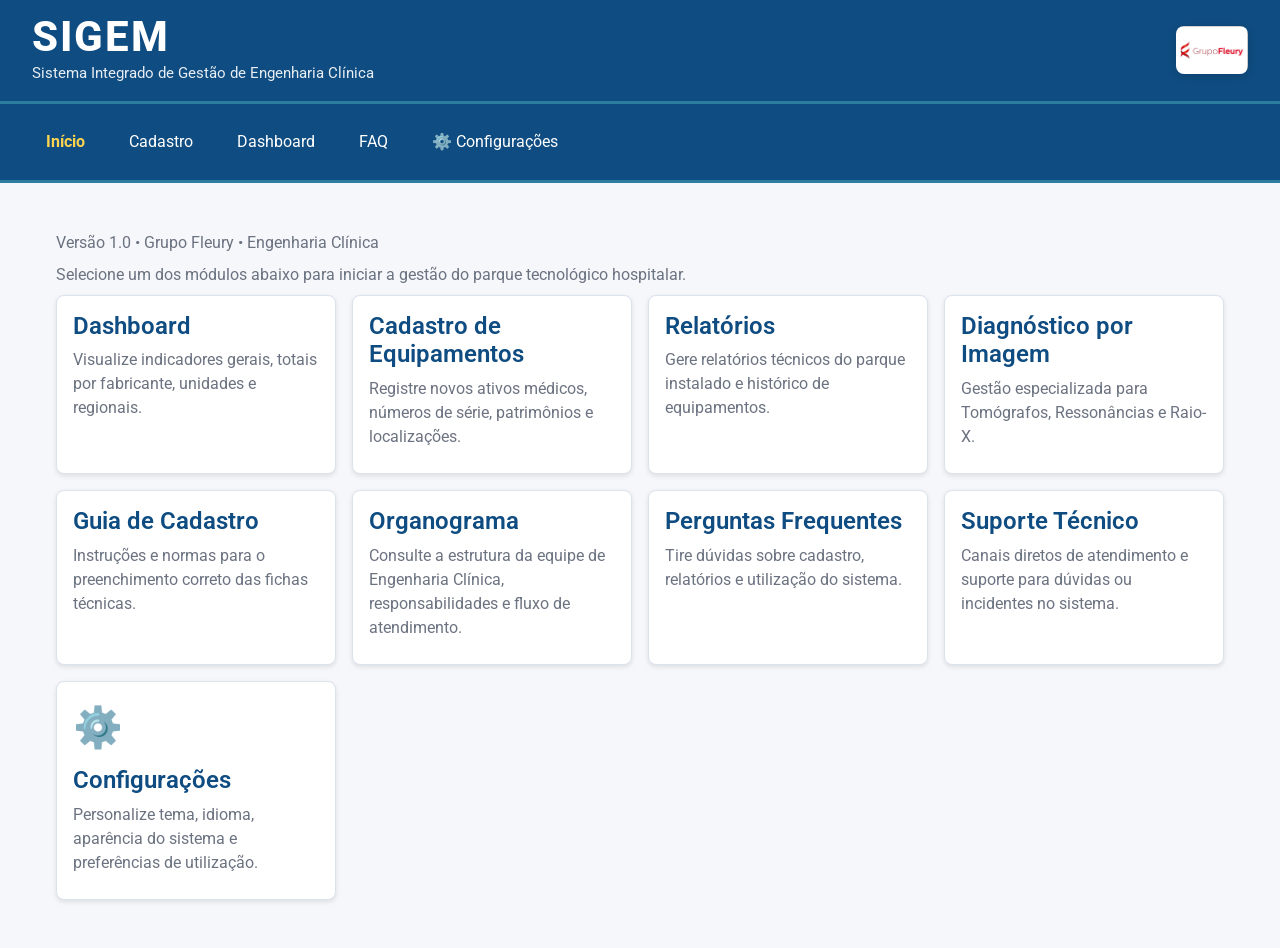
==== commit 9992293c: "Atualiza design system, header corporativo e logo Fleury" ====
--- a/index.html
+++ b/index.html
@@ -3,9 +3,15 @@
 <head>
     <meta charset="UTF-8">
     <meta name="viewport" content="width=device-width, initial-scale=1.0">
-    <title>SIGEM - Gestão de Engenharia Clínica</title>
+    <title>SIGEM | Sistema Integrado de Gestão de Engenharia Clínica</title>
     
-    <!-- CSS na Raiz -->
+    <!-- Favicon do Sistema -->
+    <link rel="icon" type="image/png" href="imagens/logo-fleury.png">
+
+    <!-- Fonte Roboto -->
+    <link rel="stylesheet" href="https://fonts.googleapis.com/css2?family=Roboto:wght@400;500;700;800&display=swap">
+
+    <!-- CSS Modulares na Raiz -->
     <link rel="stylesheet" href="styles/normalize.css">
     <link rel="stylesheet" href="styles/global.css">
     <link rel="stylesheet" href="styles/botoes.css">
@@ -15,68 +21,70 @@
 </head>
 <body>
 
+    <!-- Cabeçalho Principal -->
+    <header class="header-principal">
+        <div class="logo-area">
+            <div class="logo-texto">
+                <h1>SIGEM</h1>
+                <span>Sistema Integrado de Gestão de Engenharia Clínica</span>
+            </div>
+            <img src="imagens/logo-fleury.png" alt="Grupo Fleury" class="logo-fleury">
+        </div>
+    </header>
+
     <!-- Menu na Raiz -->
     <nav class="menu-navegacao">
-        <a href="index.html" class="active">🏠 Início</a>
-        <a href="paginas/cadastro-equipamentos/cadastro.html">📋 Cadastro</a>
-        <a href="paginas/cadastro-equipamentos/dashboard.html">📊 Dashboard</a>
-        <a href="paginas/faq/faq.html">❓ FAQ</a>
+        <a href="index.html" class="active">Início</a>
+        <a href="paginas/cadastro-equipamentos/cadastro.html">Cadastro</a>
+        <a href="paginas/cadastro-equipamentos/dashboard.html">Dashboard</a>
+        <a href="paginas/faq/faq.html">FAQ</a>
         <a href="configuracoes.html">⚙️ Configurações</a>
     </nav>
 
     <div class="container">
         <section class="hero">
-            <h1>🏥 SIGEM</h1>
-            <p class="subtitulo">Sistema Integrado de Gestão de Engenharia Clínica</p>
             <p class="versao-tag">Versão 1.0 • Grupo Fleury • Engenharia Clínica</p>
             <p>Selecione um dos módulos abaixo para iniciar a gestão do parque tecnológico hospitalar.</p>
         </section>
 
+        <!-- Grade de Atalhos -->
         <div class="grid-atalhos">
             <a href="paginas/cadastro-equipamentos/dashboard.html" class="card-atalho">
-                <span class="icone">📊</span>
                 <h3>Dashboard</h3>
                 <p>Visualize indicadores gerais, totais por fabricante, unidades e regionais.</p>
             </a>
 
             <a href="paginas/cadastro-equipamentos/cadastro.html" class="card-atalho">
-                <span class="icone">📋</span>
                 <h3>Cadastro de Equipamentos</h3>
                 <p>Registre novos ativos médicos, números de série, patrimônios e localizações.</p>
             </a>
 
             <a href="paginas/cadastro-equipamentos/relatorios.html" class="card-atalho">
-                <span class="icone">📈</span>
                 <h3>Relatórios</h3>
                 <p>Gere relatórios técnicos do parque instalado e histórico de equipamentos.</p>
             </a>
 
             <a href="paginas/diagnostico-imagem/diagnostico-imagem.html" class="card-atalho">
-                <span class="icone">📡</span>
                 <h3>Diagnóstico por Imagem</h3>
                 <p>Gestão especializada para Tomógrafos, Ressonâncias e Raio-X.</p>
             </a>
 
             <a href="paginas/como-cadastrar/como-cadastrar.html" class="card-atalho">
-                <span class="icone">📋</span>
                 <h3>Guia de Cadastro</h3>
                 <p>Instruções e normas para o preenchimento correto das fichas técnicas.</p>
             </a>
 
             <a href="paginas/organograma/organograma.html" class="card-atalho">
-                <span class="icone">👥</span>
                 <h3>Organograma</h3>
                 <p>Consulte a estrutura da equipe de Engenharia Clínica, responsabilidades e fluxo de atendimento.</p>
             </a>
 
             <a href="paginas/faq/faq.html" class="card-atalho">
-                <span class="icone">❓</span>
                 <h3>Perguntas Frequentes</h3>
                 <p>Tire dúvidas sobre cadastro, relatórios e utilização do sistema.</p>
             </a>
 
             <a href="paginas/suporte/suporte.html" class="card-atalho">
-                <span class="icone">📞</span>
                 <h3>Suporte Técnico</h3>
                 <p>Canais diretos de atendimento e suporte para dúvidas ou incidentes no sistema.</p>
             </a>
--- a/styles/header.css
+++ b/styles/header.css
@@ -0,0 +1,107 @@
+/* ==========================================================================
+   SIGEM - HEADER & NAVEGAÇÃO CORPORATIVA (HEADER.CSS)
+   ========================================================================== */
+
+/* 1. HEADER PRINCIPAL & BRANDING */
+.header-principal {
+    min-height: 90px;
+    padding: var(--space-md) var(--space-lg);
+    background-color: var(--primary-color);
+    display: flex;
+    align-items: center;
+    border-bottom: 3px solid var(--secondary-color);
+    position: relative;
+    z-index: var(--z-sticky);
+}
+
+.logo-area {
+    display: flex;
+    align-items: center;
+    justify-content: space-between;
+    width: 100%;
+    gap: var(--space-md);
+}
+
+.logo-texto h1 {
+    margin: 0;
+    font-size: 42px;
+    font-weight: 800;
+    text-transform: uppercase;
+    color: #FFFFFF;
+    letter-spacing: 2px;
+    line-height: 1;
+    font-family: "Roboto", "Segoe UI", sans-serif;
+}
+
+.logo-texto span {
+    display: block;
+    font-size: 15px;
+    color: rgba(255, 255, 255, 0.9);
+    margin-top: 4px;
+    font-family: "Roboto", "Segoe UI", sans-serif;
+}
+
+.logo-fleury {
+    height: 48px;
+    width: auto;
+    object-fit: contain;
+    filter: drop-shadow(0 2px 4px rgba(0, 0, 0, 0.15));
+}
+
+/* 2. MENU DE NAVEGAÇÃO */
+.menu-navegacao {
+    background: #0F172A;
+    padding: var(--space-md) var(--space-lg);
+    display: flex;
+    gap: var(--space-sm);
+    flex-wrap: wrap;
+    border-bottom: 3px solid var(--primary-color);
+    font-family: "Roboto", "Segoe UI", sans-serif;
+}
+
+.menu-navegacao a {
+    color: #FFFFFF;
+    text-decoration: none;
+    padding: 10px 14px;
+    border-radius: var(--radius-md);
+    transition: background-color var(--transition-fast), color var(--transition-fast);
+}
+
+.menu-navegacao a:hover {
+    background: rgba(255, 255, 255, 0.12);
+}
+
+.menu-navegacao a.active {
+    background: var(--primary-color);
+    color: var(--link-active);
+    font-weight: var(--font-bold);
+}
+
+/* 3. RESPONSIVIDADE */
+@media (max-width: 768px) {
+
+    .header-principal,
+    .menu-navegacao {
+        padding: var(--space-md);
+    }
+
+    .logo-area {
+        flex-direction: column;
+        align-items: flex-start;
+        gap: var(--space-sm);
+    }
+
+    .logo-texto h1 {
+        font-size: 28px;
+    }
+
+    .logo-fleury {
+        height: 38px;
+        align-self: flex-start;
+    }
+
+    .menu-navegacao {
+        flex-direction: column;
+        align-items: stretch;
+    }
+}
